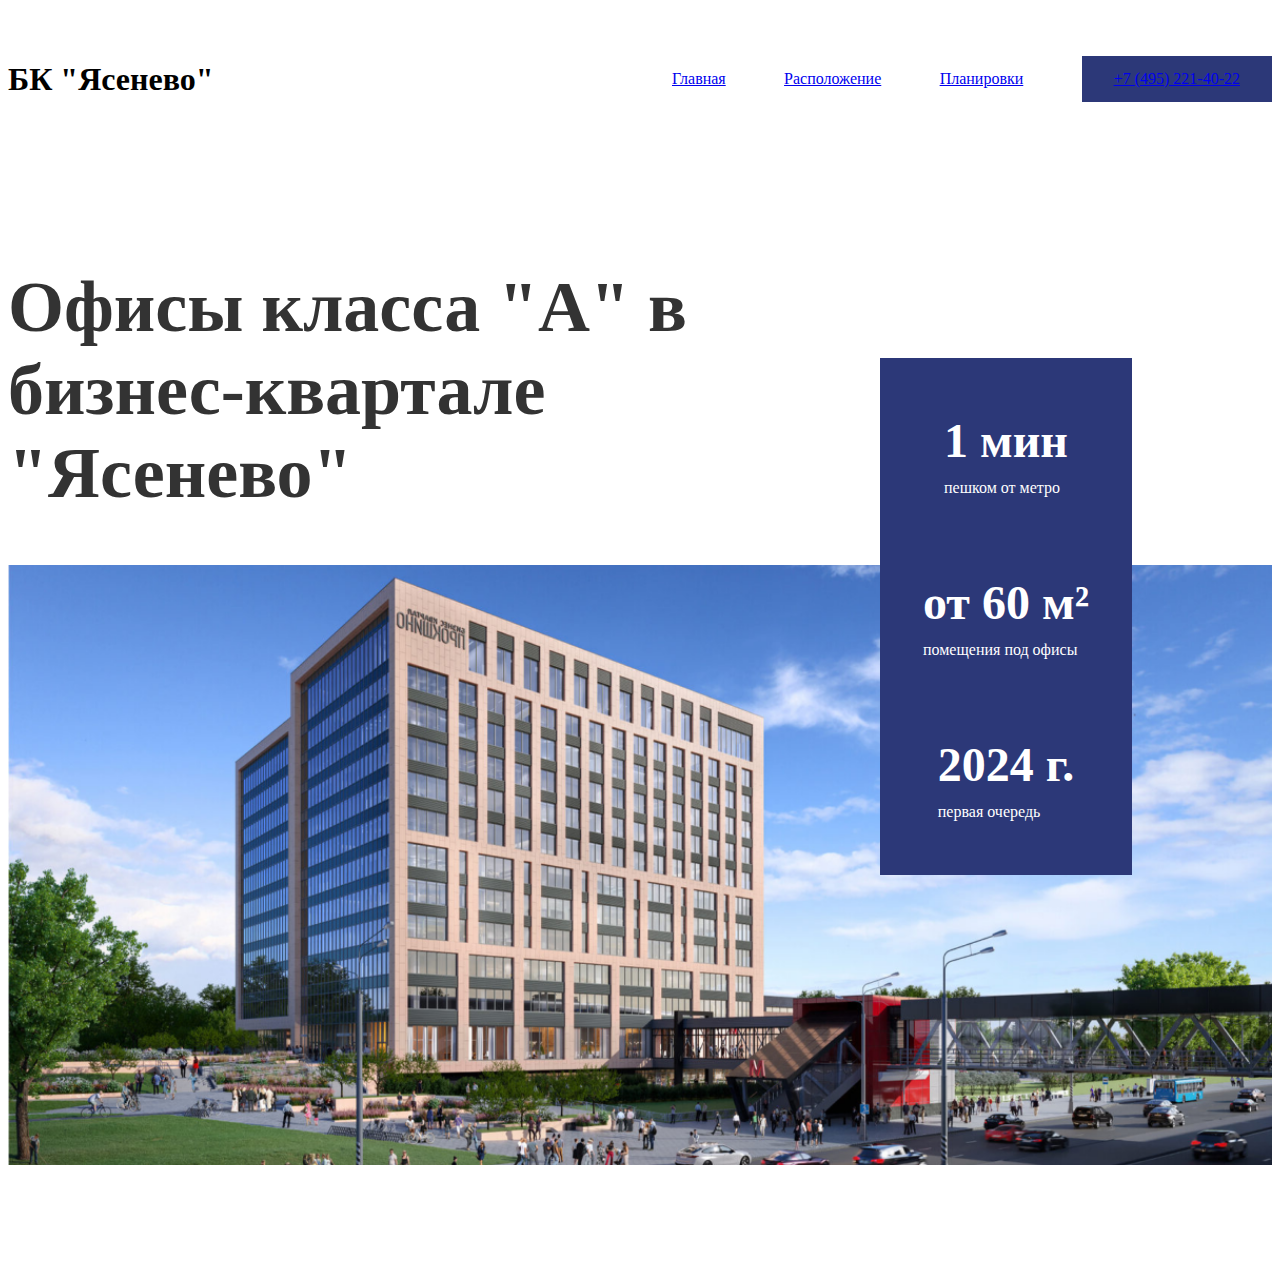
==== index.html @ a8a3e6dc "инициал проект" ====
<!DOCTYPE html>
<html lang="en">
<head>
    <meta charset="UTF-8">
    <meta name="viewport" content="width=device-width, initial-scale=1.0">
    <link rel="stylesheet" href="css/style.min.css">
    <link rel="stylesheet" href="css/header.min.css">
    <link rel="stylesheet" href="css/hero.min.css">
    <title>БК "Ясенево"| Главная</title>
</head>
<body>
    <div class="wrapper">
        <header>
            <div class="container">
                <div class="header">
                    <div class="header__logo">БК "Ясенево"</div>
                    <nav>
                        <ul class="nav">
                            <li class="nav__item"><a href="/">Главная</a></li>
                            <li class="nav__item"><a href="location.html">Расположение</a></li>
                            <li class="nav__item"><a href="plans.html">Планировки</a></li>
                            <li class="nav__item nav__item_button"><a href="tel:+74952214022">+7 (495) 221-40-22</a></li>
                        </ul>
                    </nav>
                </div>
            </div>
        </header>
    </div>
    
    <main>
        <div class="container">
           <section class="hero">
             <h1 class="hero__title">Офисы класса "А" в бизнес-квартале "Ясенево"</h1>             
             <div class="hero__parametrs">
                <div class="hero__parametrs__item">
                   <span><strong>1 мин</strong></span> 
                   <span>пешком от метро</span>
                </div>
                <div class="hero__parametrs__item">
                    <span><strong>от 60 м²</strong></span>
                    <span>помещения под офисы</span>
                </div>
                <div class="hero__parametrs__item">
                    <span><strong>2024 г.</strong></span>
                    <span>первая очередь</span>
                </div>
             </div>
             <img class="hero__image" src="/assets/images/Mask group.png" alt="Бизнес квартал">
           </section>
        </div>
    </main>
</body>
</html>
---- css/style.min.css ----
/*# sourceMappingURL=style.min.css.map */
---- css/header.min.css ----
.header{display:flex;align-items:center;justify-content:space-between;color:#000;margin-top:40px}.header__logo{font-weight:700;font-size:32px;line-height:170%}.nav{list-style:none;display:flex;align-items:center;justify-content:space-between;width:600px}.nav__item_button{color:#fff;padding:14px 32px;background:#2c3878}/*# sourceMappingURL=header.min.css.map */
---- css/hero.min.css ----
.hero{padding:100px 0;position:relative}.hero__title{font-weight:bold;font-size:72px;max-width:760px;color:#333;margin-bottom:50px}.hero__title::after{position:relative;content:"";top:150PX;right:0;width:400px;height:2px;background:#000}.hero__title__smaller{font-size:52px}.hero .hero__image{width:100%;height:600px;-o-object-fit:cover;object-fit:cover}.hero .hero__parametrs{position:absolute;right:140px;top:240px;background:#2c3878;width:252px;display:flex;flex-direction:column;align-items:center;justify-content:space-around;padding-top:30px}.hero .hero__parametrs__item{padding:40px 0}.hero .hero__parametrs__item span{display:block;color:#fff;font-weight:400;font-size:16px;padding-bottom:10px;line-height:160%}.hero .hero__parametrs__item strong{font-size:48px}/*# sourceMappingURL=hero.min.css.map */
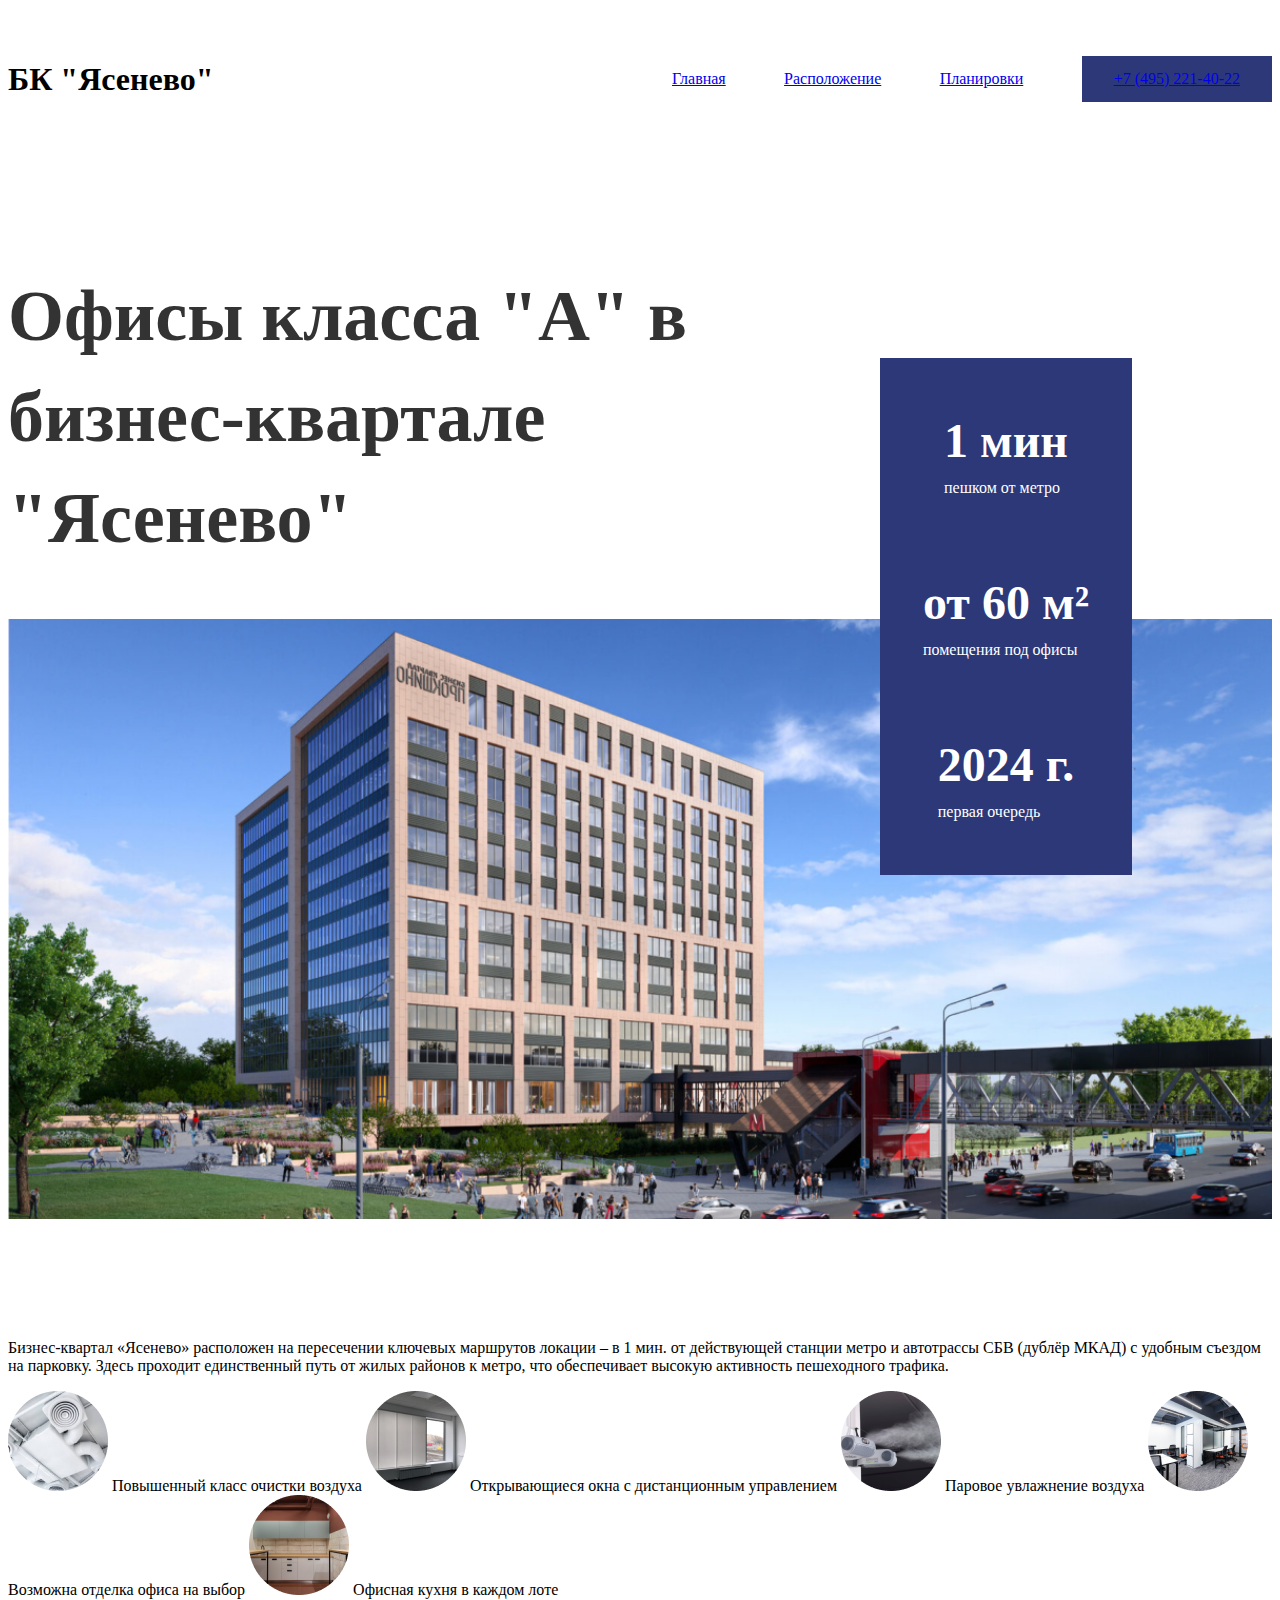
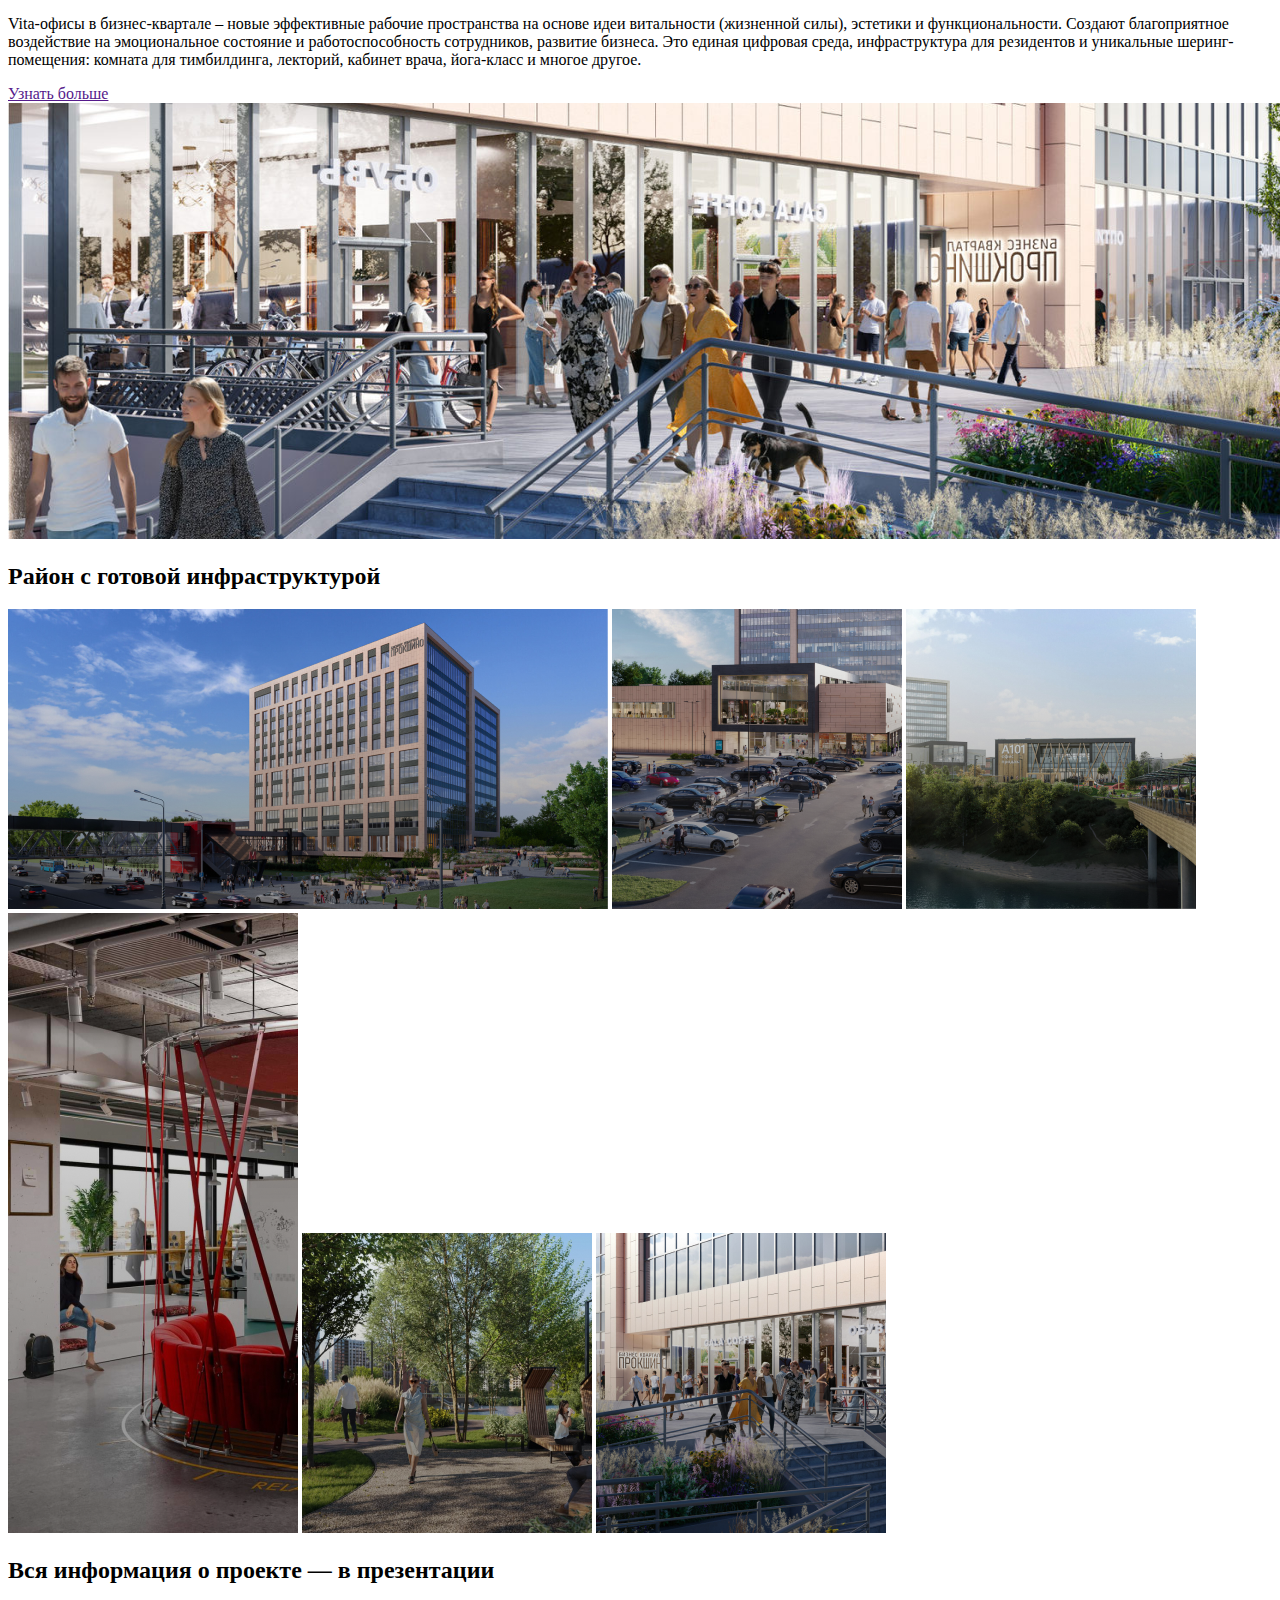
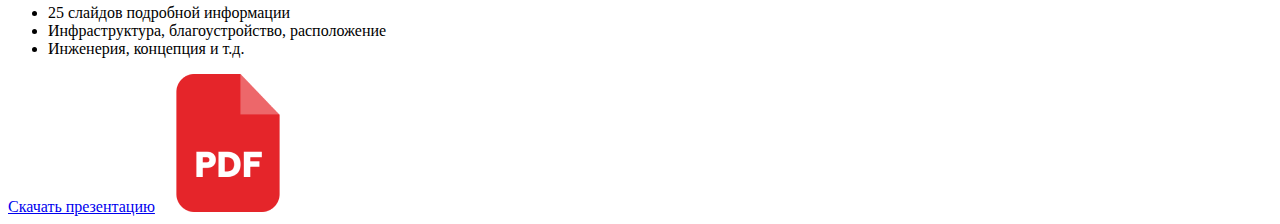
==== commit 288cedd5: "картинки" ====
--- a/index.html
+++ b/index.html
@@ -19,7 +19,12 @@
                             <li class="nav__item"><a href="/">Главная</a></li>
                             <li class="nav__item"><a href="location.html">Расположение</a></li>
                             <li class="nav__item"><a href="plans.html">Планировки</a></li>
-                            <li class="nav__item nav__item_button"><a href="tel:+74952214022">+7 (495) 221-40-22</a></li>
+                            <li class="nav__item nav__item_button">
+                                <a href="tel:+74952214022">
+                                    <span>+7 (495) 221-40-22</span>
+                                    <img class="nav__item__image" src="/assets/images/phone.png" alt="">
+                                </a>
+                            </li>
                         </ul>
                     </nav>
                 </div>
@@ -31,7 +36,7 @@
         <div class="container">
            <section class="hero">
              <h1 class="hero__title">Офисы класса "А" в бизнес-квартале "Ясенево"</h1>             
-             <div class="hero__parametrs">
+             <div class="hero__parametrs hero__parametrs_large">
                 <div class="hero__parametrs__item">
                    <span><strong>1 мин</strong></span> 
                    <span>пешком от метро</span>
@@ -45,8 +50,63 @@
                     <span>первая очередь</span>
                 </div>
              </div>
-             <img class="hero__image" src="/assets/images/Mask group.png" alt="Бизнес квартал">
+             <img class="hero__image" src="/assets/images/home/Mask group.png" alt="Бизнес квартал">
+             <nav>
+                <ul class="nav hero-nav">
+                    <li class="nav__item nav__item_button"><a href="location.html">Расположение</a></li>
+                    <li class="nav__item nav__item_button"><a href="plans.html">Планировки</a></li>
+                </ul>
+             </nav>
+            </section>
+            
+            <p>Бизнес-квартал «Ясенево» расположен на пересечении ключевых маршрутов локации – в 1 мин. от действующей станции метро и автотрассы СБВ (дублёр МКАД) с удобным съездом на парковку. Здесь проходит единственный путь от жилых районов к метро, что обеспечивает высокую активность пешеходного трафика.</p>
+
+           <div class="container">
+             <section class="about">
+                <img src="/assets/images/abo/imageV.png" alt="">
+                <span>Повышенный класс очистки воздуха</span>
+             <img src="/assets/images/abo/imageO.png" alt="">
+                <span>Открывающиеся окна с дистанционным управлением</span>
+             <img src="/assets/images/abo/imageU.png" alt="">
+                <span>Паровое увлажнение воздуха</span>
+             <img src="/assets/images/abo/imageB.png" alt="">
+                <span>Возможна отделка офиса на выбор</span>
+             <img src="/assets/images/abo/imageK.png" alt="">
+                <span>Офисная кухня в каждом лоте</span>
+             </section>
+           </div>
+           <section>
+
+             <p>Vita-офисы в бизнес-квартале – новые эффективные рабочие пространства на основе идеи витальности (жизненной силы), эстетики и функциональности. Создают благоприятное воздействие на эмоциональное состояние и работоспособность сотрудников, развитие бизнеса. Это единая цифровая среда, инфраструктура для резидентов и уникальные шеринг-помещения: комната для тимбилдинга, лекторий, кабинет врача, йога-класс и многое другое.</p>
+             <a href="" class="podr_button">Узнать больше</a>
            </section>
+
+           <div>
+             <img src="/assets/images/home/image 3.png" alt="">
+           </div>
+
+           <div class="container">
+              <section class="inf">
+                <h2 class="inf__title">Район с готовой инфраструктурой</h2>
+                  <img src="/assets/images/home/image 5.png" alt="">
+                  <img src="/assets/images/home/image 5 (1).png" alt="">
+                  <img src="/assets/images/home/image 5 (2).png" alt="">
+                  <img src="/assets/images/home/image 5 (3).png" alt="">
+                  <img src="/assets/images/home/image 5 (4).png" alt="">
+                  <img src="/assets/images/home/image 5 (5).png" alt="">
+              </section>
+           </div>
+
+            <section class="pdf">
+                <h2 class="pdf__title">Вся информация о проекте — в презентации</h2>
+                  <ul>
+                    <li>25 слайдов подробной информации</li>
+                    <li>Инфраструктура, благоустройство, расположение</li>
+                    <li>Инженерия, концепция и т.д.</li>
+                  </ul>
+                  <a href="/assets/obrazets/" class="pdf__link pdf__link_button">Скачать презентацию</a>
+                  <img src="/assets/images/pedef/image 6.png" alt="" class="pdf__image">
+            </section>
         </div>
     </main>
 </body>
--- a/css/header.min.css
+++ b/css/header.min.css
@@ -1 +1 @@
-.header{display:flex;align-items:center;justify-content:space-between;color:#000;margin-top:40px}.header__logo{font-weight:700;font-size:32px;line-height:170%}.nav{list-style:none;display:flex;align-items:center;justify-content:space-between;width:600px}.nav__item_button{color:#fff;padding:14px 32px;background:#2c3878}/*# sourceMappingURL=header.min.css.map */+.header{display:flex;align-items:center;justify-content:space-between;color:#000;margin-top:40px}.header__logo{font-weight:700;font-size:32px;line-height:170%}.nav{list-style:none;display:flex;align-items:center;justify-content:space-between;width:600px}.nav__item_button{color:#fff;padding:14px 32px;background:#2c3878}.nav__item__image{display:none}@media screen and (max-widht: 1279px)and (min-widht: 768px){.header__logo{font-size:20px}.nav{width:480px}.nav__item{font-size:14px}.nav__item:first-child{display:none}}@media screen and (max-widht: 767px){.header{margin-top:15px}.header__logo{font-size:20px}.nav{width:auto}.nav__item{padding:12px 20px}.nav__item:not(:last-child){display:none}.nav__item span{display:none}.nav__item__image{display:none}}/*# sourceMappingURL=header.min.css.map */--- a/css/hero.min.css
+++ b/css/hero.min.css
@@ -1 +1 @@
-.hero{padding:100px 0;position:relative}.hero__title{font-weight:bold;font-size:72px;max-width:760px;color:#333;margin-bottom:50px}.hero__title::after{position:relative;content:"";top:150PX;right:0;width:400px;height:2px;background:#000}.hero__title__smaller{font-size:52px}.hero .hero__image{width:100%;height:600px;-o-object-fit:cover;object-fit:cover}.hero .hero__parametrs{position:absolute;right:140px;top:240px;background:#2c3878;width:252px;display:flex;flex-direction:column;align-items:center;justify-content:space-around;padding-top:30px}.hero .hero__parametrs__item{padding:40px 0}.hero .hero__parametrs__item span{display:block;color:#fff;font-weight:400;font-size:16px;padding-bottom:10px;line-height:160%}.hero .hero__parametrs__item strong{font-size:48px}/*# sourceMappingURL=hero.min.css.map */+.hero{padding:100px 0;position:relative}.hero__title{font-weight:bold;font-size:72px;line-height:140%;max-width:760px;color:#333;margin-bottom:50px}.hero__title::after{position:relative;content:" ";top:150PX;right:0;width:400px;height:2px;background:#000;margin-bottom:100px}.hero__title__smaller{font-size:52px}.hero .hero__image{width:100%;height:600px;-o-object-fit:cover;object-fit:cover}.hero .hero__parametrs{position:absolute;right:140px;top:240px;background:#2c3878;width:252px;display:flex;flex-direction:column;align-items:center;justify-content:space-around;padding-top:30px}.hero .hero__parametrs__item{padding:40px 0}.hero .hero__parametrs__item span{display:block;color:#fff;font-weight:400;font-size:16px;padding-bottom:10px;line-height:160%}.hero .hero__parametrs__item strong{font-size:48px}.hero-nav{display:none}@media screen and (max-widht: 1279px)and (min-widht: 768px){.hero__image{height:400px}.hero__title{font-size:40px;max-width:400px;color:#333;margin-bottom:40px}.hero__title::after{top:330px;right:0;width:30vw}.hero__title_smaller{font-size:32px}.hero__parametrs{position:static;width:100%;flex-direction:row;justify-content:space-evenly}.hero__parametrs:not(.hero__parametrs_large){position:absolute;top:auto;right:0;height:160px;width:240px}.hero__parametrs__item{padding:30px 0}.hero__parametrs__item strong{font-size:40px}}@media screen and (max-widht: 767px){.hero{padding:50px 0}.hero__image{height:200px}.hero__title{font-size:24px;max-width:100%;margin-bottom:20px}.hero__title::after{width:0}.hero__title_smaller{font-size:24px}.hero__parametrs{position:static;width:100%;flex-direction:row;justify-content:space-evenly;padding-top:15px}.hero__parametrs:not(.hero__parametrs_large){position:absolute;top:auto;right:0;height:90px;width:150px}.hero__parametrs__item{padding:20px 0}.hero__parametrs__item span{font-size:10px;padding-bottom:5px}.hero__parametrs__item strong{font-size:20px}.hero-nav{display:flex;width:100%;justify-content:space-between}.hero-nav .nav__item{font-size:14px;text-align:center;flex:1;display:block;margin:15px 5px}}/*# sourceMappingURL=hero.min.css.map */